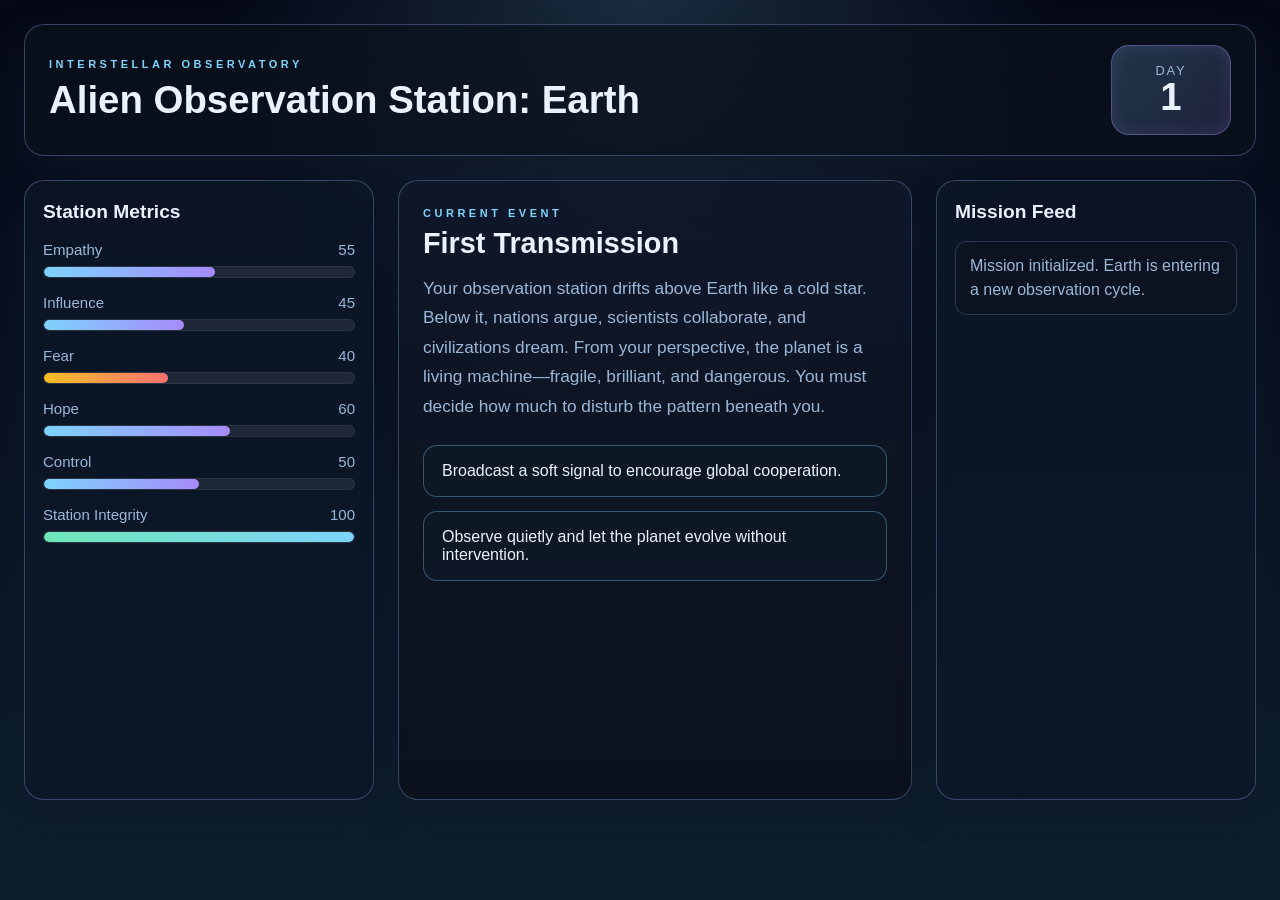
==== index.html @ a21fad8a "Create a Reigns-inspired alien Earth observation game in the repository." ====
<!DOCTYPE html>
<html lang="en">
  <head>
    <meta charset="UTF-8" />
    <meta name="viewport" content="width=device-width, initial-scale=1.0" />
    <title>Alien Observation Station</title>
    <link rel="stylesheet" href="style.css" />
  </head>
  <body>
    <div class="app-shell">
      <header class="topbar">
        <div>
          <p class="eyebrow">INTERSTELLAR OBSERVATORY</p>
          <h1>Alien Observation Station: Earth</h1>
        </div>
        <div class="mission-badge">
          <span>Day</span>
          <strong id="dayCounter">1</strong>
        </div>
      </header>

      <main class="game-layout">
        <section class="stats-panel">
          <h2>Station Metrics</h2>
          <div class="stat">
            <div class="stat-header"><span>Empathy</span><span id="empathyValue">50</span></div>
            <div class="bar"><span id="empathyFill"></span></div>
          </div>
          <div class="stat">
            <div class="stat-header"><span>Influence</span><span id="influenceValue">50</span></div>
            <div class="bar"><span id="influenceFill"></span></div>
          </div>
          <div class="stat">
            <div class="stat-header"><span>Fear</span><span id="fearValue">50</span></div>
            <div class="bar"><span id="fearFill"></span></div>
          </div>
          <div class="stat">
            <div class="stat-header"><span>Hope</span><span id="hopeValue">50</span></div>
            <div class="bar"><span id="hopeFill"></span></div>
          </div>
          <div class="stat">
            <div class="stat-header"><span>Control</span><span id="controlValue">50</span></div>
            <div class="bar"><span id="controlFill"></span></div>
          </div>
          <div class="stat">
            <div class="stat-header"><span>Station Integrity</span><span id="integrityValue">100</span></div>
            <div class="bar"><span id="integrityFill"></span></div>
          </div>
        </section>

        <section class="story-panel">
          <div id="eventCard" class="event-card">
            <p class="eyebrow">CURRENT EVENT</p>
            <h2 id="eventTitle">Initializing</h2>
            <p id="eventText"></p>
            <div id="choices" class="choices"></div>
          </div>
        </section>

        <aside class="log-panel">
          <h2>Mission Feed</h2>
          <ul id="logList"></ul>
        </aside>
      </main>
    </div>

    <div id="endingOverlay" class="overlay hidden">
      <div class="ending-card">
        <p class="eyebrow">MISSION END</p>
        <h2 id="endingTitle">The Earth has changed.</h2>
        <p id="endingDescription"></p>
        <button id="restartButton">Restart Simulation</button>
      </div>
    </div>

    <script src="script.js"></script>
  </body>
</html>
---- style.css ----
:root {
  --bg-1: #050816;
  --bg-2: #0d1f2f;
  --panel: rgba(12, 23, 39, 0.8);
  --panel-strong: rgba(10, 16, 30, 0.96);
  --border: rgba(154, 184, 255, 0.3);
  --text: #eaf2ff;
  --muted: #9bb7d8;
  --accent: #7dd3fc;
  --accent-2: #a78bfa;
  --success: #6ee7b7;
  --warning: #fbbf24;
  --danger: #f87171;
  --shadow: rgba(16, 24, 40, 0.7);
}

* {
  box-sizing: border-box;
}

body {
  margin: 0;
  min-height: 100vh;
  font-family: Inter, "Segoe UI", sans-serif;
  background:
    radial-gradient(circle at top, rgba(125, 211, 252, 0.18), transparent 38%),
    linear-gradient(180deg, var(--bg-1), var(--bg-2));
  color: var(--text);
}

button {
  font: inherit;
}

.app-shell {
  max-width: 1400px;
  margin: 0 auto;
  padding: 24px;
}

.topbar {
  display: flex;
  align-items: center;
  justify-content: space-between;
  margin-bottom: 24px;
  padding: 20px 24px;
  border: 1px solid var(--border);
  border-radius: 20px;
  background: rgba(10, 18, 29, 0.72);
  box-shadow: 0 20px 40px var(--shadow);
}

.eyebrow {
  margin: 0 0 8px;
  font-size: 11px;
  font-weight: 700;
  letter-spacing: 0.22rem;
  color: var(--accent);
  text-transform: uppercase;
}

h1, h2, h3, p {
  margin-top: 0;
}

h1 {
  margin: 0;
  font-size: clamp(2rem, 3vw, 3rem);
}

.mission-badge {
  display: flex;
  flex-direction: column;
  align-items: center;
  justify-content: center;
  min-width: 120px;
  min-height: 90px;
  border-radius: 18px;
  border: 1px solid rgba(167, 139, 250, 0.4);
  background: linear-gradient(135deg, rgba(125, 211, 252, 0.2), rgba(167, 139, 250, 0.15));
  box-shadow: inset 0 0 16px rgba(167, 139, 250, 0.15);
}

.mission-badge span {
  font-size: 0.8rem;
  color: var(--muted);
  text-transform: uppercase;
  letter-spacing: 0.12rem;
}

.mission-badge strong {
  font-size: 2.4rem;
  line-height: 1;
}

.game-layout {
  display: grid;
  grid-template-columns: 350px minmax(0, 1fr) 320px;
  gap: 24px;
}

.stats-panel,
.log-panel,
.event-card {
  background: var(--panel);
  border: 1px solid var(--border);
  border-radius: 20px;
  box-shadow: 0 16px 30px var(--shadow);
}

.stats-panel {
  padding: 20px 18px;
}

.stats-panel h2,
.log-panel h2 {
  margin-bottom: 18px;
  font-size: 1.2rem;
}

.stat {
  margin-bottom: 16px;
}

.stat-header {
  display: flex;
  justify-content: space-between;
  margin-bottom: 8px;
  font-size: 0.94rem;
  color: var(--muted);
}

.bar {
  width: 100%;
  height: 12px;
  overflow: hidden;
  border-radius: 999px;
  background: rgba(255, 255, 255, 0.08);
  border: 1px solid rgba(255, 255, 255, 0.06);
}

.bar span {
  display: block;
  height: 100%;
  width: 50%;
  border-radius: inherit;
  background: linear-gradient(90deg, var(--accent), var(--accent-2));
}

.story-panel {
  min-height: 620px;
}

.event-card {
  min-height: 100%;
  padding: 26px 24px;
  background: linear-gradient(180deg, rgba(15, 24, 42, 0.9), rgba(12, 17, 27, 0.88));
}

#eventTitle {
  margin-bottom: 14px;
  font-size: clamp(1.8rem, 2vw, 2.6rem);
}

#eventText {
  color: var(--muted);
  font-size: 1.08rem;
  line-height: 1.7;
  margin-bottom: 24px;
}

.choices {
  display: grid;
  gap: 14px;
}

.choice-button {
  width: 100%;
  padding: 16px 18px;
  border: 1px solid rgba(125, 211, 252, 0.35);
  border-radius: 14px;
  background: rgba(14, 25, 38, 0.9);
  color: var(--text);
  text-align: left;
  cursor: pointer;
  transition: transform 0.18s ease, border-color 0.18s ease, box-shadow 0.18s ease;
}

.choice-button:hover {
  transform: translateY(-1px);
  border-color: rgba(125, 211, 252, 0.7);
  box-shadow: 0 8px 20px rgba(125, 211, 252, 0.12);
}

.log-panel {
  padding: 20px 18px;
}

#logList {
  list-style: none;
  padding: 0;
  margin: 0;
  display: flex;
  flex-direction: column;
  gap: 12px;
}

#logList li {
  padding: 12px 14px;
  border: 1px solid rgba(154, 184, 255, 0.22);
  border-radius: 12px;
  background: rgba(11, 19, 31, 0.8);
  color: var(--muted);
  line-height: 1.5;
}

.overlay {
  position: fixed;
  inset: 0;
  display: grid;
  place-items: center;
  background: rgba(2, 4, 10, 0.76);
  backdrop-filter: blur(10px);
}

.hidden {
  display: none !important;
}

.ending-card {
  max-width: 560px;
  width: min(90vw, 560px);
  padding: 30px 24px;
  border-radius: 24px;
  border: 1px solid rgba(125, 211, 252, 0.28);
  background: linear-gradient(180deg, rgba(11, 18, 29, 0.96), rgba(14, 11, 22, 0.96));
  box-shadow: 0 28px 50px rgba(2, 4, 10, 0.8);
}

.ending-card h2 {
  margin-bottom: 14px;
  font-size: clamp(2rem, 2vw, 2.8rem);
}

.ending-card p {
  color: var(--muted);
  line-height: 1.7;
}

#restartButton {
  margin-top: 14px;
  padding: 14px 22px;
  border: none;
  border-radius: 12px;
  background: linear-gradient(135deg, var(--accent), var(--accent-2));
  color: #06121d;
  font-weight: 800;
  cursor: pointer;
}

@media (max-width: 980px) {
  .game-layout {
    grid-template-columns: 1fr;
  }

  .topbar {
    align-items: flex-start;
    gap: 16px;
    flex-direction: column;
  }
}
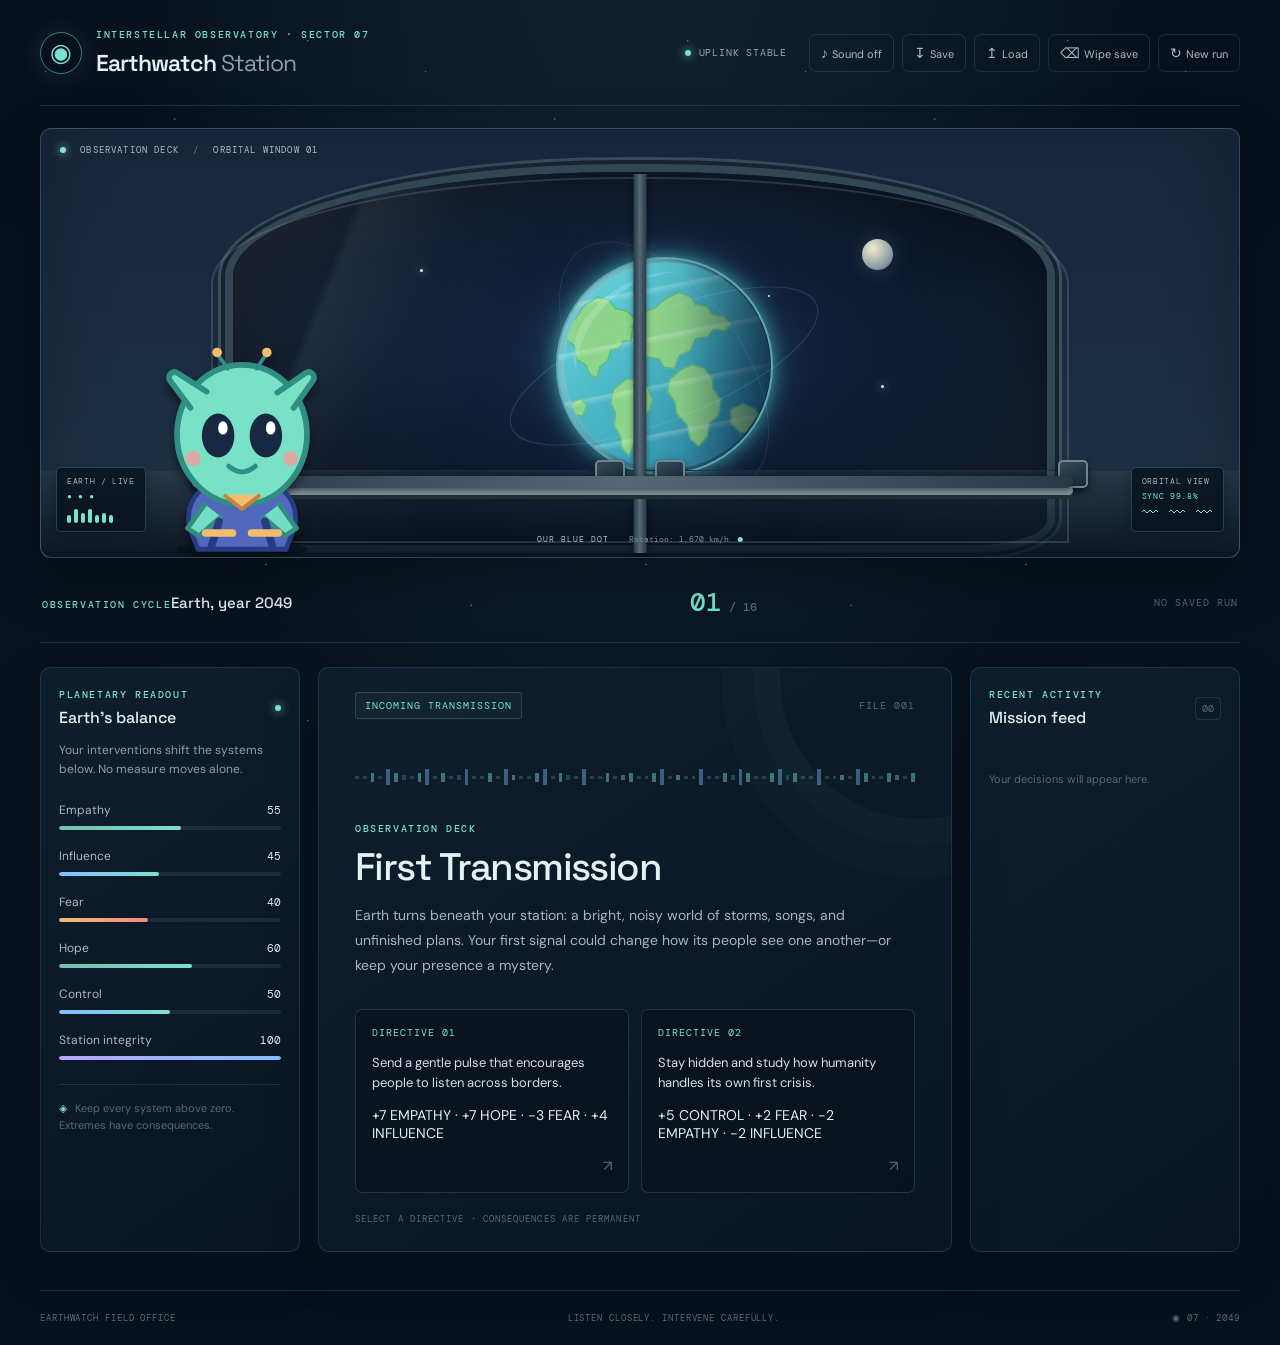
==== commit 949d5be4: "Route GitHub Pages root to the Earthwatch observation deck." ====
--- a/index.html
+++ b/index.html
@@ -3,76 +3,13 @@
   <head>
     <meta charset="UTF-8" />
     <meta name="viewport" content="width=device-width, initial-scale=1.0" />
-    <title>Alien Observation Station</title>
-    <link rel="stylesheet" href="style.css" />
+    <meta http-equiv="refresh" content="0; url=station.html" />
+    <meta name="theme-color" content="#07111d" />
+    <title>Earthwatch Station</title>
+    <link rel="canonical" href="station.html" />
+    <script>window.location.replace(new URL("station.html", window.location.href).href);</script>
   </head>
   <body>
-    <div class="app-shell">
-      <header class="topbar">
-        <div>
-          <p class="eyebrow">INTERSTELLAR OBSERVATORY</p>
-          <h1>Alien Observation Station: Earth</h1>
-        </div>
-        <div class="mission-badge">
-          <span>Day</span>
-          <strong id="dayCounter">1</strong>
-        </div>
-      </header>
-
-      <main class="game-layout">
-        <section class="stats-panel">
-          <h2>Station Metrics</h2>
-          <div class="stat">
-            <div class="stat-header"><span>Empathy</span><span id="empathyValue">50</span></div>
-            <div class="bar"><span id="empathyFill"></span></div>
-          </div>
-          <div class="stat">
-            <div class="stat-header"><span>Influence</span><span id="influenceValue">50</span></div>
-            <div class="bar"><span id="influenceFill"></span></div>
-          </div>
-          <div class="stat">
-            <div class="stat-header"><span>Fear</span><span id="fearValue">50</span></div>
-            <div class="bar"><span id="fearFill"></span></div>
-          </div>
-          <div class="stat">
-            <div class="stat-header"><span>Hope</span><span id="hopeValue">50</span></div>
-            <div class="bar"><span id="hopeFill"></span></div>
-          </div>
-          <div class="stat">
-            <div class="stat-header"><span>Control</span><span id="controlValue">50</span></div>
-            <div class="bar"><span id="controlFill"></span></div>
-          </div>
-          <div class="stat">
-            <div class="stat-header"><span>Station Integrity</span><span id="integrityValue">100</span></div>
-            <div class="bar"><span id="integrityFill"></span></div>
-          </div>
-        </section>
-
-        <section class="story-panel">
-          <div id="eventCard" class="event-card">
-            <p class="eyebrow">CURRENT EVENT</p>
-            <h2 id="eventTitle">Initializing</h2>
-            <p id="eventText"></p>
-            <div id="choices" class="choices"></div>
-          </div>
-        </section>
-
-        <aside class="log-panel">
-          <h2>Mission Feed</h2>
-          <ul id="logList"></ul>
-        </aside>
-      </main>
-    </div>
-
-    <div id="endingOverlay" class="overlay hidden">
-      <div class="ending-card">
-        <p class="eyebrow">MISSION END</p>
-        <h2 id="endingTitle">The Earth has changed.</h2>
-        <p id="endingDescription"></p>
-        <button id="restartButton">Restart Simulation</button>
-      </div>
-    </div>
-
-    <script src="script.js"></script>
+    <p>Opening the Earthwatch observation deck… <a href="station.html">Continue to the station</a>.</p>
   </body>
 </html>
